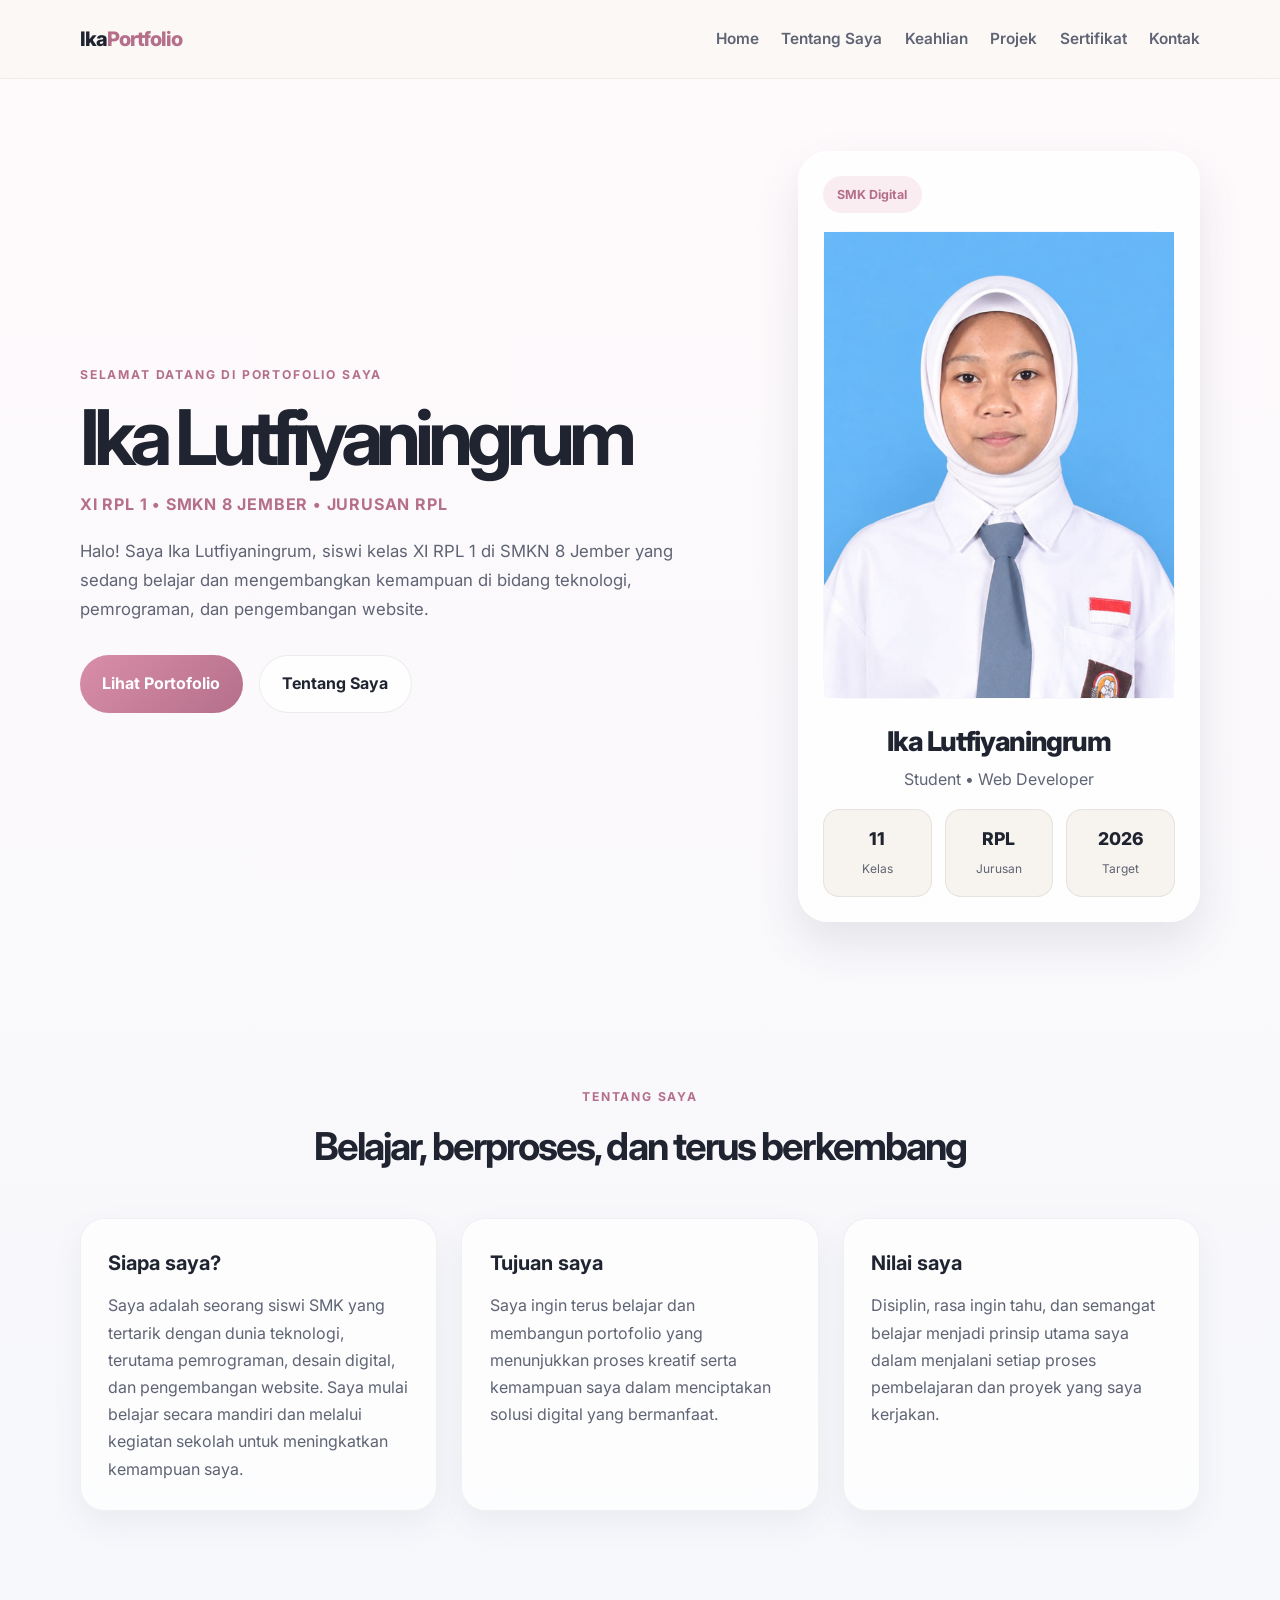
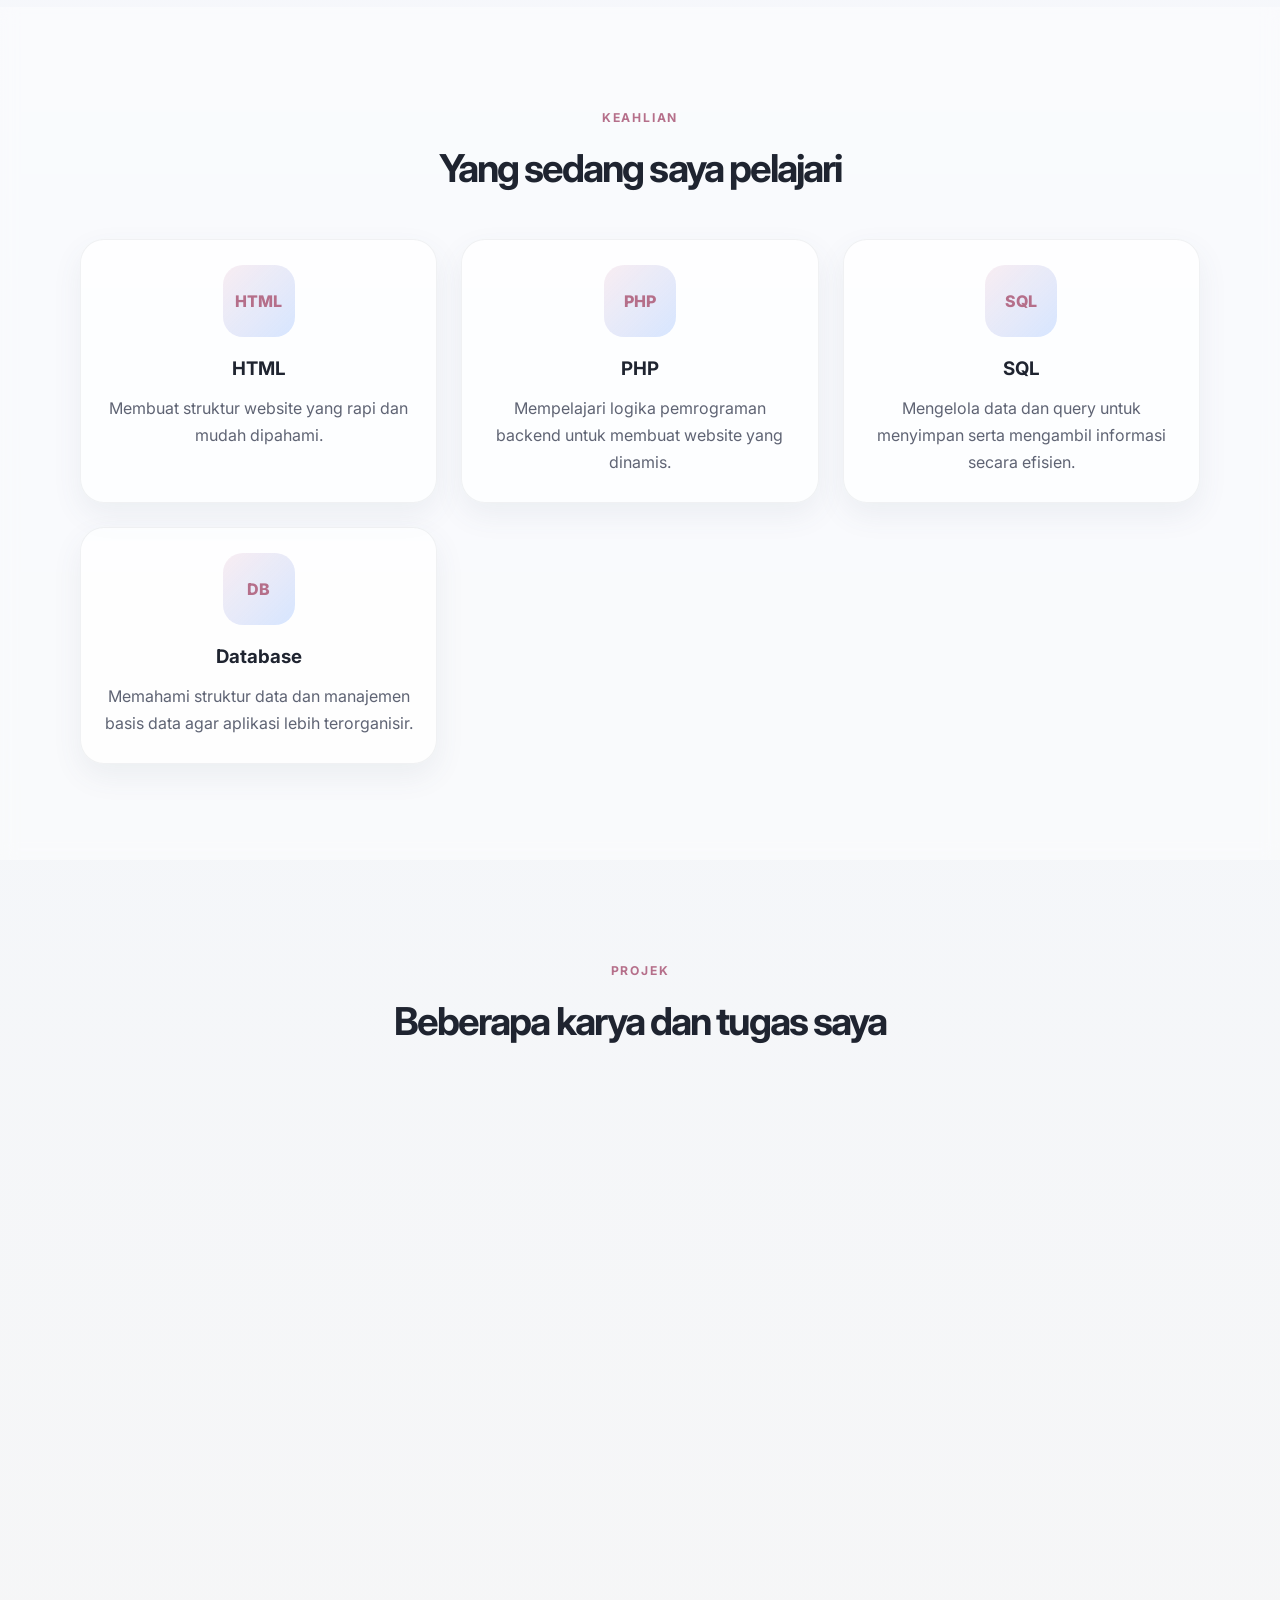
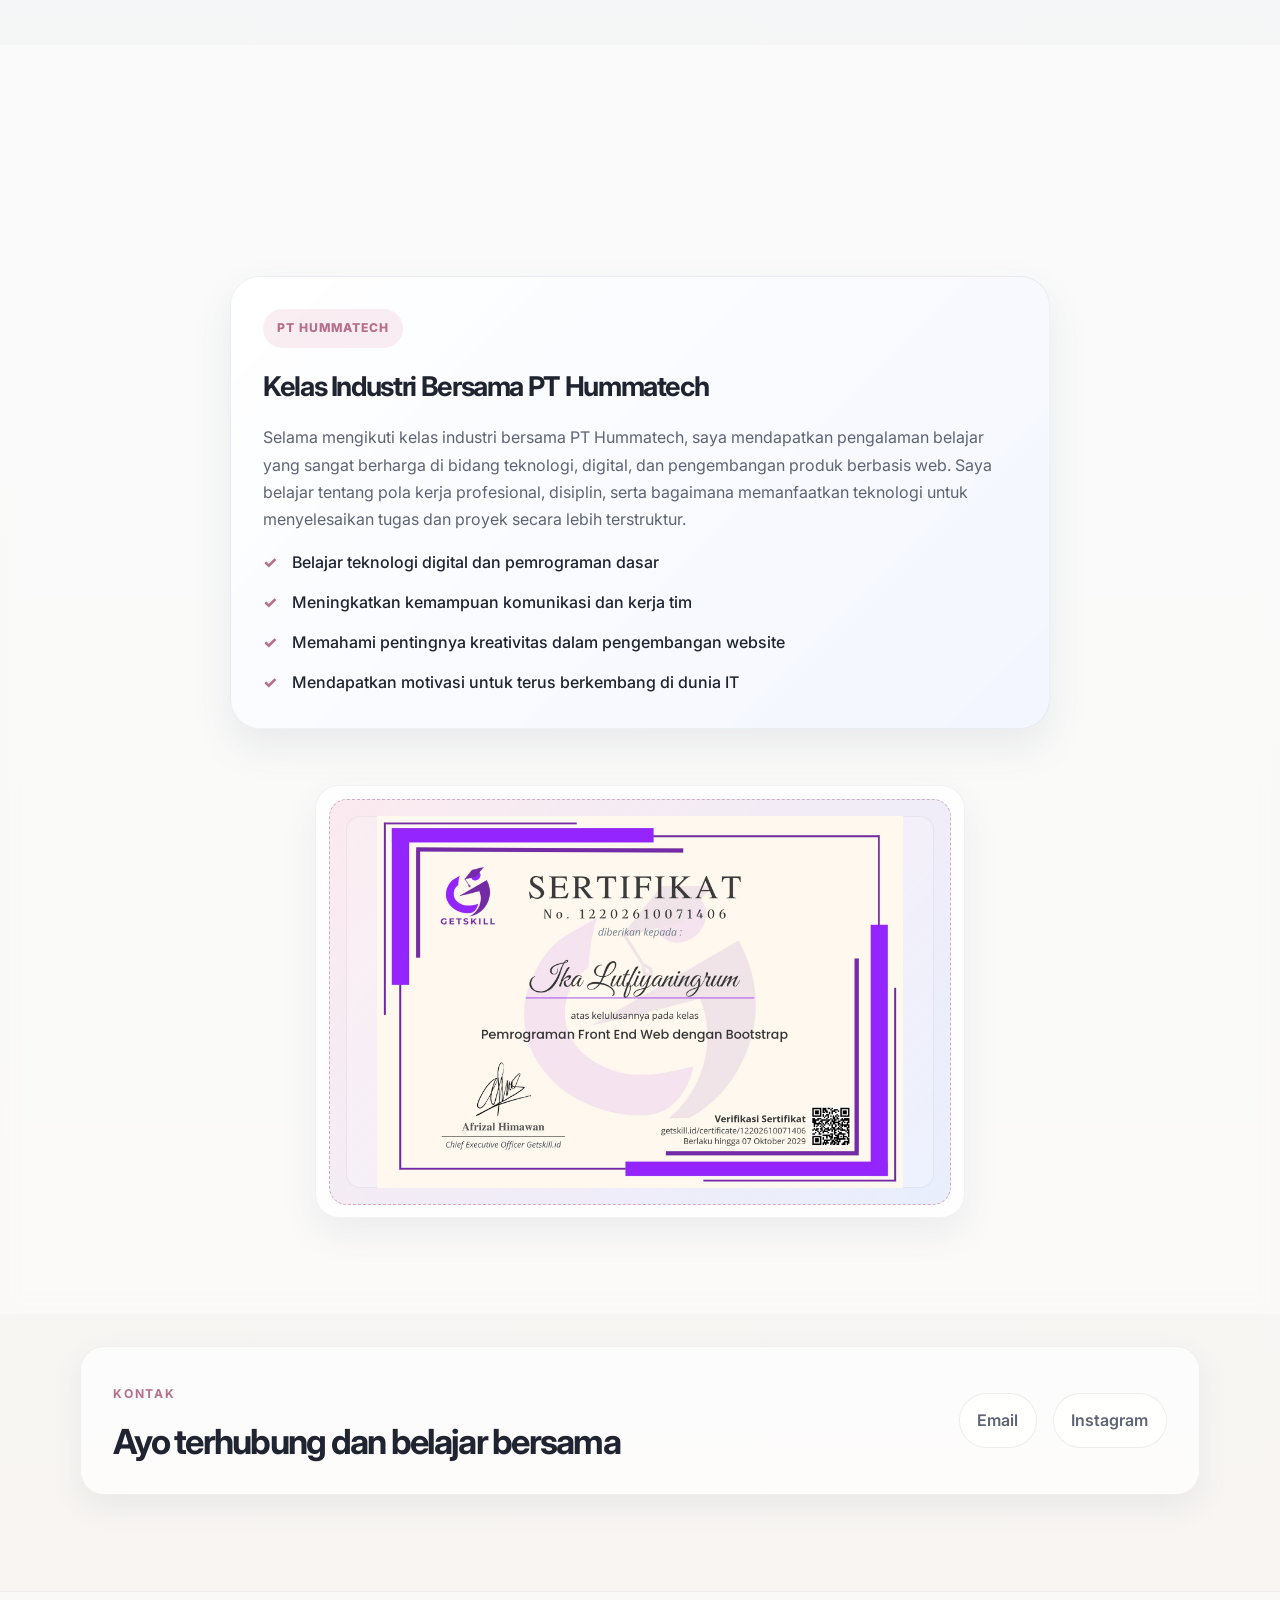
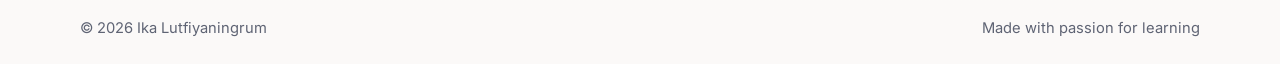
==== index.html @ 76523a4a "Add files via upload" ====
<!DOCTYPE html>
<html lang="id">
  <head>
    <meta charset="UTF-8" />
    <meta name="viewport" content="width=device-width, initial-scale=1.0" />
    <title>Ika Lutfiyaningrum | Portofolio</title>
    <meta
      name="description"
      content="Portofolio pribadi Ika Lutfiyaningrum, siswi kelas XI RPL 1 di SMKN 8 Jember."
    />
    <link rel="preconnect" href="https://fonts.googleapis.com" />
    <link rel="preconnect" href="https://fonts.gstatic.com" crossorigin />
    <link
      href="https://fonts.googleapis.com/css2?family=Inter:wght@400;500;600;700;800;900&family=Playfair+Display:wght@600;700&display=swap"
      rel="stylesheet"
    />
    <link rel="stylesheet" href="styles.css" />
    <style>
      /* Style tambahan untuk tombol lihat foto & modal full screen */
      .btn-lihat-foto {
        display: inline-block;
        margin-top: 10px;
        padding: 6px 12px;
        background-color: #7c3aed;
        color: #fff;
        font-size: 0.85rem;
        font-weight: 500;
        border-radius: 4px;
        text-decoration: none;
        border: none;
        cursor: pointer;
        transition: background 0.2s;
      }
      .btn-lihat-foto:hover {
        background-color: #6d28d9;
      }
      /* Modal Full Screen */
      #imageModal {
        display: none;
        position: fixed;
        z-index: 9999;
        padding-top: 60px;
        left: 0;
        top: 0;
        width: 100%;
        height: 100%;
        overflow: auto;
        background-color: rgba(0,0,0,0.85);
      }
      #modalImage {
        margin: auto;
        display: block;
        max-width: 85%;
        max-height: 80vh;
        border-radius: 8px;
      }
      .modal-close {
        position: absolute;
        top: 25px;
        right: 35px;
        color: #f1f1f1;
        font-size: 40px;
        font-weight: bold;
        cursor: pointer;
      }
      .modal-close:hover {
        color: #bbb;
      }
    </style>
  </head>
  <body>
    <header class="header">
      <nav class="navbar container">
        <div class="brand">Ika<span>Portfolio</span></div>
        <button class="nav-toggle" aria-label="Toggle menu" aria-expanded="false">
          <span></span>
          <span></span>
          <span></span>
        </button>
        <div class="nav-menu">
          <a href="#home">Home</a>
          <a href="#about">Tentang Saya</a>
          <a href="#skills">Keahlian</a>
          <a href="#projects">Projek</a>
          <a href="#certificates">Sertifikat</a>
          <a href="#contact">Kontak</a>
        </div>
      </nav>
    </header>

    <main>
      <section id="home" class="hero">
        <div class="container hero-content">
          <div class="hero-text reveal">
            <p class="eyebrow">Selamat datang di portofolio saya</p>
            <h1>Ika Lutfiyaningrum</h1>
            <p class="subtitle">XI RPL 1 • SMKN 8 Jember • Jurusan RPL</p>
            <p class="description">
              Halo! Saya Ika Lutfiyaningrum, siswi kelas XI RPL 1 di SMKN 8 Jember yang
              sedang belajar dan mengembangkan kemampuan di bidang teknologi, pemrograman,
              dan pengembangan website.
            </p>
            <div class="cta-group">
              <a class="btn btn-primary" href="#projects">Lihat Portofolio</a>
              <a class="btn btn-secondary" href="#about">Tentang Saya</a>
            </div>
          </div>

          <div class="hero-card reveal">
            <div class="profile-card">
              <div class="profile-badge">SMK Digital</div>
              <div class="profile-image">
                <img src="foto-ika.jpeg" alt="Foto Profil" class="profile-pic">
              </div>
              <div class="profile-info">
                <h2>Ika Lutfiyaningrum</h2>
                <p>Student • Web Developer</p>
              </div>
              <div class="mini-stats">
                <div>
                  <strong>11</strong>
                  <span>Kelas</span>
                </div>
                <div>
                  <strong>RPL</strong>
                  <span>Jurusan</span>
                </div>
                <div>
                  <strong>2026</strong>
                  <span>Target</span>
                </div>
              </div>
            </div>
          </div>
        </div>
      </section>

      <section id="about" class="section">
        <div class="container">
          <div class="section-heading reveal">
            <p class="eyebrow accent">Tentang Saya</p>
            <h2>Belajar, berproses, dan terus berkembang</h2>
          </div>

          <div class="about-grid">
            <div class="about-card reveal">
              <h3>Siapa saya?</h3>
              <p>
                Saya adalah seorang siswi SMK yang tertarik dengan dunia teknologi, terutama
                pemrograman, desain digital, dan pengembangan website. Saya mulai belajar
                secara mandiri dan melalui kegiatan sekolah untuk meningkatkan kemampuan saya.
              </p>
            </div>
            <div class="about-card reveal">
              <h3>Tujuan saya</h3>
              <p>
                Saya ingin terus belajar dan membangun portofolio yang menunjukkan proses
                kreatif serta kemampuan saya dalam menciptakan solusi digital yang bermanfaat.
              </p>
            </div>
            <div class="about-card reveal">
              <h3>Nilai saya</h3>
              <p>
                Disiplin, rasa ingin tahu, dan semangat belajar menjadi prinsip utama saya
                dalam menjalani setiap proses pembelajaran dan proyek yang saya kerjakan.
              </p>
            </div>
          </div>
        </div>
      </section>

      <section id="skills" class="section alt-section">
        <div class="container">
          <div class="section-heading reveal">
            <p class="eyebrow accent">Keahlian</p>
            <h2>Yang sedang saya pelajari</h2>
          </div>

          <div class="skills-grid">
            <div class="skill-card reveal">
              <div class="icon">HTML</div>
              <h3>HTML</h3>
              <p>Membuat struktur website yang rapi dan mudah dipahami.</p>
            </div>
            <div class="skill-card reveal">
              <div class="icon">PHP</div>
              <h3>PHP</h3>
              <p>Mempelajari logika pemrograman backend untuk membuat website yang dinamis.</p>
            </div>
            <div class="skill-card reveal">
              <div class="icon">SQL</div>
              <h3>SQL</h3>
              <p>Mengelola data dan query untuk menyimpan serta mengambil informasi secara efisien.</p>
            </div>
            <div class="skill-card reveal">
              <div class="icon">DB</div>
              <h3>Database</h3>
              <p>Memahami struktur data dan manajemen basis data agar aplikasi lebih terorganisir.</p>
            </div>
          </div>
        </div>
      </section>

      <section id="projects" class="section">
        <div class="container">
          <div class="section-heading reveal">
            <p class="eyebrow accent">Projek</p>
            <h2>Beberapa karya dan tugas saya</h2>
          </div>

          <div class="project-grid">
            <!-- Projek 1 -->
            <article class="project-card reveal">
              <div class="project-visual" style="background-image: url('landpage.png'); background-size: cover; background-position: center;"></div>
              <div class="project-content">
                <span>Technova</span>
                <h3>Landing Page Sederhana</h3>
                <p>Desain landing page yang modern untuk profil sekolah dan organisasi.</p>
                <button class="btn-lihat-foto" onclick="openModal('landpage.png')">Lihat Foto</button>
              </div>
            </article>

            <!-- Projek 2 -->
            <article class="project-card reveal">
              <div class="project-visual" style="background-image: url('inertia.png'); background-size: cover; background-position: center;"></div>
              <div class="project-content">
                <span>Inertia.JS</span>
                <h3>Laravel Inertia</h3>
                <p>Pengembangan aplikasi web dengan Laravel dan Inertia.JS untuk menciptakan pengalaman pengguna yang lebih baik.</p>
                <button class="btn-lihat-foto" onclick="openModal('inertia.png')">Lihat Foto</button>
              </div>
            </article>

            <!-- Projek 3 -->
            <article class="project-card reveal">
              <div class="project-visual" style="background-image: url('toko.png'); background-size: cover; background-position: center;"></div>
              <div class="project-content">
                <span>Smartoko</span>
                <h3>Website Toko</h3>
                <p>Membuat web Smartoko yang responsif dan user-friendly.</p>
                <button class="btn-lihat-foto" onclick="openModal('toko.png')">Lihat Foto</button>
              </div>
            </article>
          </div>
        </div>
      </section>

      <section id="certificates" class="section alt-section">
        <div class="container">
          <div class="section-heading reveal">
            <p class="eyebrow accent">Sertifikat</p>
            <h2>Pengalaman belajar kelas industri</h2>
          </div>

          <div class="certificate-wrapper reveal">
            <div class="certificate-card">
              <div class="certificate-badge">PT Hummatech</div>
              <h3>Kelas Industri Bersama PT Hummatech</h3>
              <p>
                Selama mengikuti kelas industri bersama PT Hummatech, saya mendapatkan
                pengalaman belajar yang sangat berharga di bidang teknologi, digital, dan
                pengembangan produk berbasis web. Saya belajar tentang pola kerja profesional,
                disiplin, serta bagaimana memanfaatkan teknologi untuk menyelesaikan tugas dan
                proyek secara lebih terstruktur.
              </p>
              <ul>
                <li>Belajar teknologi digital dan pemrograman dasar</li>
                <li>Meningkatkan kemampuan komunikasi dan kerja tim</li>
                <li>Memahami pentingnya kreativitas dalam pengembangan website</li>
                <li>Mendapatkan motivasi untuk terus berkembang di dunia IT</li>
              </ul>
            </div>
          </div>

          <!-- Bagian Foto Sertifikat (Landscape & Center) -->
          <div style="text-align: center; width: 100%; margin-top: 40px;">
            <div class="certificate-gallery reveal" style="display: inline-block;">
              <div class="certificate-photo-card" style="width: 650px; max-width: 100%; height: auto; margin: 0 auto;">
                <div class="certificate-photo photo-one" style="width: 100%; height: 100%;">
                  <img src="sertifikat.png" alt="Sertifikat PT Hummatech" style="width: 100%; height: auto; border-radius: 8px; display: block;">
                </div>
              </div>
            </div>
          </div>
        </div>
      </section>

      <section id="contact" class="section contact-section">
        <div class="container contact-box reveal">
          <div>
            <p class="eyebrow accent">Kontak</p>
            <h2>Ayo terhubung dan belajar bersama</h2>
          </div>
          <div class="contact-list">
            <a href="mailto:lutfiyaikaningrum@email.com">Email</a>
            <a href="https://www.instagram.com/ngrmikalutfiya?stkn=MXhneGJvOXg2bXRlcA==" target="_blank" rel="noreferrer">Instagram</a>
          </div>
        </div>
      </section>
    </main>

    <!-- Modal Popup Full Screen -->
    <div id="imageModal" onclick="closeModal()">
      <span class="modal-close">&times;</span>
      <img id="modalImage" />
    </div>

    <footer class="footer">
      <div class="container footer-content">
        <p>© 2026 Ika Lutfiyaningrum</p>
        <p>Made with passion for learning</p>
      </div>
    </footer>

    <script src="script.js"></script>
    <script>
      // Fungsi JavaScript untuk Modal Full Screen
      function openModal(imgSrc) {
        const modal = document.getElementById("imageModal");
        const modalImg = document.getElementById("modalImage");
        modal.style.display = "block";
        modalImg.src = imgSrc;
      }

      function closeModal() {
        const modal = document.getElementById("imageModal");
        modal.style.display = "none";
      }
    </script>
  </body>
</html>
---- styles.css ----
:root {
  --bg: #f9f7f4;
  --panel: rgba(255, 255, 255, 0.72);
  --panel-strong: #ffffff;
  --text: #1f2430;
  --muted: #5f6474;
  --primary: #d98ea8;
  --primary-deep: #b56f8a;
  --secondary: #cfe1ff;
  --accent: #dfe9da;
  --line: rgba(31, 36, 48, 0.08);
  --shadow: 0 20px 45px rgba(62, 74, 97, 0.12);
  --radius: 24px;
}

* {
  margin: 0;
  padding: 0;
  box-sizing: border-box;
}

html {
  scroll-behavior: smooth;
}

body {
  font-family: "Inter", sans-serif;
  background: linear-gradient(180deg, #fffafc 0%, #f4f7fb 40%, #f8f5f2 100%);
  color: var(--text);
  line-height: 1.7;
}

a {
  text-decoration: none;
  color: inherit;
}

img {
  max-width: 100%;
  display: block;
}

.container {
  width: min(1120px, calc(100% - 2rem));
  margin: 0 auto;
}

.section {
  padding: 6rem 0;
}

.alt-section {
  background: rgba(255, 255, 255, 0.42);
  backdrop-filter: blur(8px);
}

.eyebrow {
  display: inline-block;
  font-size: 0.76rem;
  letter-spacing: 0.15em;
  text-transform: uppercase;
  color: var(--primary-deep);
  font-weight: 700;
  margin-bottom: 1rem;
}

.accent {
  color: var(--primary-deep);
}

.section-heading {
  text-align: center;
  margin-bottom: 3rem;
}

.section-heading h2 {
  font-size: clamp(2rem, 3vw, 3rem);
  line-height: 1.2;
  letter-spacing: -0.05em;
}

.header {
  position: sticky;
  top: 0;
  z-index: 1000;
  backdrop-filter: blur(18px);
  background: rgba(249, 247, 244, 0.7);
  border-bottom: 1px solid rgba(31, 36, 48, 0.05);
}

.navbar {
  display: flex;
  align-items: center;
  justify-content: space-between;
  min-height: 78px;
}

.brand {
  font-size: 1.25rem;
  font-weight: 800;
  letter-spacing: -0.05em;
  color: var(--text);
}

.brand span {
  color: var(--primary-deep);
}

.nav-menu {
  display: flex;
  align-items: center;
  gap: 1.4rem;
}

.nav-menu a {
  position: relative;
  font-size: 0.96rem;
  color: var(--muted);
  font-weight: 600;
  transition: color 0.25s ease;
}

.nav-menu a::after {
  content: "";
  position: absolute;
  left: 0;
  bottom: -0.45rem;
  width: 100%;
  height: 2px;
  background: linear-gradient(90deg, var(--primary), transparent);
  transform: scaleX(0);
  transform-origin: left;
  transition: transform 0.25s ease;
}

.nav-menu a:hover {
  color: var(--text);
}

.nav-menu a:hover::after {
  transform: scaleX(1);
}

.nav-toggle {
  display: none;
  width: 46px;
  height: 46px;
  border: 1px solid var(--line);
  border-radius: 12px;
  background: rgba(255, 255, 255, 0.8);
  cursor: pointer;
}

.nav-toggle span {
  display: block;
  width: 22px;
  height: 2px;
  background: var(--text);
  margin: 5px auto;
  border-radius: 999px;
  transition: transform 0.25s ease, opacity 0.25s ease;
}

.hero {
  padding: 4.5rem 0 4rem;
}

.hero-content {
  display: grid;
  grid-template-columns: 1.25fr 0.75fr;
  align-items: center;
  gap: 3rem;
}

.hero-text h1 {
  font-size: clamp(2.8rem, 6vw, 5.5rem);
  line-height: 0.96;
  letter-spacing: -0.08em;
  margin-bottom: 1rem;
  color: var(--text);
  text-wrap: balance;
}

.subtitle {
  font-size: 1rem;
  color: var(--primary-deep);
  font-weight: 700;
  letter-spacing: 0.05em;
  text-transform: uppercase;
  margin-bottom: 1.2rem;
}

.description {
  max-width: 620px;
  font-size: 1.05rem;
  color: var(--muted);
  margin-bottom: 2rem;
}

.cta-group {
  display: flex;
  flex-wrap: wrap;
  gap: 1rem;
}

.btn {
  display: inline-flex;
  align-items: center;
  justify-content: center;
  min-height: 52px;
  padding: 0.9rem 1.4rem;
  border-radius: 999px;
  font-weight: 700;
  transition: transform 0.25s ease, box-shadow 0.25s ease, background 0.25s ease;
}

.btn:hover {
  transform: translateY(-2px) scale(1.01);
  box-shadow: 0 18px 28px rgba(195, 121, 149, 0.2);
}

.btn-primary {
  background: linear-gradient(135deg, var(--primary), var(--primary-deep));
  color: #fff;
}

.btn-secondary {
  background: rgba(255, 255, 255, 0.75);
  color: var(--text);
  border: 1px solid var(--line);
}

.hero-card {
  display: flex;
  justify-content: center;
}

.profile-card {
  width: min(100%, 410px);
  background: rgba(255, 255, 255, 0.72);
  border: 1px solid rgba(255, 255, 255, 0.9);
  border-radius: 30px;
  padding: 1.5rem;
  box-shadow: var(--shadow);
}

.profile-badge {
  width: max-content;
  background: rgba(217, 142, 168, 0.15);
  color: var(--primary-deep);
  border-radius: 999px;
  padding: 0.5rem 0.9rem;
  font-size: 0.78rem;
  font-weight: 700;
  margin-bottom: 1.1rem;
}

.profile-image {
  display: grid;
  place-items: center;
  width: 100%;
  aspect-ratio: 1 / 1.05;
  border-radius: 22px;
  background: linear-gradient(135deg, rgba(223, 233, 218, 1), rgba(207, 225, 255, 1));
  margin-bottom: 1.25rem;
  border: 1px solid rgba(255, 255, 255, 0.75);
}

.image-placeholder {
  width: 148px;
  height: 148px;
  display: grid;
  place-items: center;
  border-radius: 50%;
  background: rgba(255, 255, 255, 0.7);
  color: var(--primary-deep);
  font-family: "Playfair Display", serif;
  font-size: 4rem;
  font-weight: 700;
  box-shadow: inset 0 2px 10px rgba(255, 255, 255, 0.8);
}

.profile-info {
  text-align: center;
  margin-bottom: 1rem;
}

.profile-info h2 {
  font-size: 1.7rem;
  font-weight: 800;
  letter-spacing: -0.05em;
}

.profile-info p {
  color: var(--muted);
}

.mini-stats {
  display: grid;
  grid-template-columns: repeat(3, 1fr);
  gap: 0.8rem;
}

.mini-stats div {
  background: rgba(245, 241, 234, 0.8);
  border: 1px solid var(--line);
  border-radius: 16px;
  padding: 0.9rem 0.75rem;
  text-align: center;
}

.mini-stats strong {
  display: block;
  font-size: 1.1rem;
  font-weight: 800;
}

.mini-stats span {
  font-size: 0.75rem;
  color: var(--muted);
}

.about-grid,
.skills-grid,
.project-grid {
  display: grid;
  grid-template-columns: repeat(3, minmax(0, 1fr));
  gap: 1.5rem;
}

.certificate-wrapper {
  display: flex;
  justify-content: center;
  align-items: center;
  flex-direction: column;
  gap: 1rem;
  margin-bottom: 2rem;
}

.certificate-card {
  width: min(100%, 820px);
  padding: 2rem;
  background: linear-gradient(135deg, rgba(255, 255, 255, 0.88), rgba(242, 245, 255, 0.9));
  border: 1px solid rgba(31, 36, 48, 0.06);
  border-radius: 30px;
  box-shadow: 0 18px 38px rgba(81, 94, 121, 0.1);
}

.certificate-gallery {
  display: grid;
  grid-template-columns: repeat(2, minmax(0, 1fr));
  gap: 1.5rem;
  margin-top: 1rem;
}

.certificate-photo-card {
  background: rgba(255, 255, 255, 0.78);
  border: 1px solid rgba(31, 36, 48, 0.06);
  border-radius: 24px;
  padding: 0.8rem;
  box-shadow: 0 16px 36px rgba(81, 94, 121, 0.08);
}

.certificate-photo {
  position: relative;
  display: grid;
  place-items: center;
  min-height: 280px;
  border-radius: 18px;
  border: 1px dashed rgba(181, 111, 138, 0.5);
  background: linear-gradient(135deg, rgba(247, 214, 224, 0.35), rgba(223, 231, 253, 0.5));
  overflow: hidden;
}

.certificate-photo::before {
  content: "";
  position: absolute;
  inset: 16px;
  border-radius: 14px;
  border: 1px solid rgba(31, 36, 48, 0.06);
  background: rgba(255, 255, 255, 0.18);
}

.certificate-photo span {
  position: relative;
  z-index: 1;
  font-size: 1rem;
  font-weight: 700;
  letter-spacing: 0.06em;
  text-transform: uppercase;
  color: var(--primary-deep);
}

.certificate-photo img,
.certificate-photo .certificate-img {
  position: relative;
  z-index: 1;
  max-width: 92%;
  max-height: calc(100% - 32px);
  object-fit: contain;
  border-radius: 12px;
  display: block;
}

.certificate-placeholder {
  position: relative;
  z-index: 1;
  width: 92%;
  height: calc(100% - 32px);
  display: flex;
  align-items: center;
  justify-content: center;
  border-radius: 12px;
  background: rgba(255,255,255,0.9);
  padding: 1rem;
  box-shadow: inset 0 2px 12px rgba(0,0,0,0.03);
  text-align: center;
  color: var(--primary-deep);
  font-weight: 800;
}

.photo-one {
  background: linear-gradient(135deg, rgba(247, 214, 224, 0.5), rgba(223, 231, 253, 0.7));
}

.photo-two {
  background: linear-gradient(135deg, rgba(207, 231, 220, 0.6), rgba(255, 245, 214, 0.7));
}

.certificate-badge {
  display: inline-block;
  padding: 0.55rem 0.9rem;
  border-radius: 999px;
  background: rgba(217, 142, 168, 0.15);
  color: var(--primary-deep);
  font-size: 0.76rem;
  font-weight: 800;
  letter-spacing: 0.08em;
  text-transform: uppercase;
  margin-bottom: 1rem;
}

.certificate-card h3 {
  font-size: clamp(1.7rem, 2vw, 2.3rem);
  letter-spacing: -0.05em;
  margin-bottom: 0.9rem;
}

.certificate-card p {
  color: var(--muted);
  margin-bottom: 1rem;
}

.certificate-card ul {
  list-style: none;
  display: grid;
  gap: 0.8rem;
  color: var(--text);
  font-weight: 500;
}

.certificate-card li {
  position: relative;
  padding-left: 1.8rem;
}

.certificate-card li::before {
  content: "✓";
  position: absolute;
  left: 0;
  top: 0;
  color: var(--primary-deep);
  font-weight: 800;
}

.about-card,
.skill-card,
.project-card,
.design-box,
.contact-box {
  background: rgba(255, 255, 255, 0.7);
  border: 1px solid rgba(31, 36, 48, 0.06);
  border-radius: var(--radius);
  box-shadow: 0 12px 30px rgba(81, 94, 121, 0.08);
}

.about-card {
  padding: 1.7rem;
}

.about-card h3 {
  margin-bottom: 0.8rem;
  font-size: 1.25rem;
}

.about-card p {
  color: var(--muted);
}

.skill-card {
  padding: 1.6rem 1.2rem;
  text-align: center;
  transition: transform 0.25s ease, box-shadow 0.25s ease;
}

.skill-card:hover,
.project-card:hover {
  transform: translateY(-6px);
  box-shadow: 0 18px 40px rgba(81, 94, 121, 0.12);
}

.icon {
  display: inline-grid;
  place-items: center;
  width: 72px;
  height: 72px;
  border-radius: 20px;
  background: linear-gradient(135deg, rgba(217, 142, 168, 0.15), rgba(207, 225, 255, 0.85));
  font-weight: 800;
  color: var(--primary-deep);
  margin-bottom: 1rem;
}

.skill-card h3 {
  margin-bottom: 0.6rem;
}

.skill-card p {
  color: var(--muted);
}

.project-card {
  overflow: hidden;
  transition: transform 0.25s ease, box-shadow 0.25s ease;
}

.project-visual {
  height: 220px;
  background-size: cover;
  background-position: center;
}

.project-one {
  background: linear-gradient(135deg, #f4d9e5, #dfe8ff);
}

.project-two {
  background: linear-gradient(135deg, #dfeadf, #dfe9ff);
}

.project-three {
  background: linear-gradient(135deg, #f9eed9, #f6dfe9);
}

.project-content {
  padding: 1.3rem 1.2rem 1.5rem;
}

.project-content span {
  display: inline-block;
  margin-bottom: 0.4rem;
  font-size: 0.72rem;
  letter-spacing: 0.1em;
  text-transform: uppercase;
  color: var(--primary-deep);
  font-weight: 700;
}

.project-content h3 {
  margin-bottom: 0.5rem;
}

.project-content p {
  color: var(--muted);
}

.design-layout {
  display: grid;
  grid-template-columns: 1.15fr 0.85fr;
  align-items: center;
  gap: 2rem;
}

.design-text h2 {
  font-size: clamp(2rem, 3vw, 3rem);
  line-height: 1.2;
  letter-spacing: -0.06em;
  margin-bottom: 1rem;
}

.design-text p {
  color: var(--muted);
  max-width: 580px;
}

.design-box {
  padding: 1.5rem;
}

.color-palette {
  display: flex;
  gap: 1rem;
  margin-bottom: 1rem;
}

.color-palette span {
  display: block;
  width: 64px;
  height: 64px;
  border-radius: 18px;
  background: var(--color);
  box-shadow: inset 0 0 0 1px rgba(31, 36, 48, 0.04);
}

.design-note {
  background: rgba(247, 246, 244, 0.8);
  border: 1px solid var(--line);
  border-radius: 16px;
  padding: 1rem 1.1rem;
}

.design-note strong {
  display: block;
  margin-bottom: 0.3rem;
}

.design-note p {
  color: var(--muted);
}

.contact-section {
  padding-top: 2rem;
}

.contact-box {
  padding: 2rem;
  display: flex;
  justify-content: space-between;
  align-items: center;
  gap: 2rem;
}

.contact-box h2 {
  font-size: clamp(1.8rem, 2.7vw, 2.6rem);
  line-height: 1.2;
  letter-spacing: -0.05em;
}

.contact-list {
  display: flex;
  flex-wrap: wrap;
  gap: 1rem;
  justify-content: flex-end;
}

.contact-list a {
  background: rgba(255, 255, 255, 0.75);
  border: 1px solid var(--line);
  border-radius: 999px;
  padding: 0.8rem 1.1rem;
  color: var(--muted);
  font-weight: 600;
  transition: transform 0.25s ease, color 0.25s ease;
}

.contact-list a:hover {
  transform: translateY(-2px);
  color: var(--text);
}

.footer {
  border-top: 1px solid rgba(31, 36, 48, 0.06);
  background: rgba(255, 255, 255, 0.4);
}

.footer-content {
  display: flex;
  justify-content: space-between;
  gap: 1rem;
  min-height: 72px;
  align-items: center;
  color: var(--muted);
  font-size: 0.92rem;
}

.reveal {
  opacity: 0;
  transform: translateY(20px);
  transition: transform 0.7s ease, opacity 0.7s ease;
}

.reveal.visible {
  opacity: 1;
  transform: translateY(0);
}

@media (max-width: 900px) {
  .hero-content,
  .design-layout,
  .contact-box,
  .about-grid,
  .skills-grid,
  .project-grid {
    grid-template-columns: 1fr;
  }

  .hero-content,
  .design-layout,
  .contact-box {
    display: grid;
  }

  .contact-box {
    justify-items: start;
  }

  .contact-list {
    justify-content: flex-start;
  }
}

@media (max-width: 768px) {
  .nav-toggle {
    display: block;
  }

  .nav-menu {
    position: absolute;
    top: 78px;
    left: 1rem;
    right: 1rem;
    display: none;
    flex-direction: column;
    align-items: flex-start;
    background: rgba(255, 255, 255, 0.92);
    border: 1px solid var(--line);
    border-radius: 18px;
    padding: 1rem;
    box-shadow: var(--shadow);
  }

  .nav-menu.is-open {
    display: flex;
  }

  .hero {
    padding-top: 3rem;
  }

  .section {
    padding: 4.5rem 0;
  }

  .hero-text h1 {
    font-size: clamp(2.5rem, 15vw, 4rem);
  }

  .footer-content {
    flex-direction: column;
    justify-content: center;
    text-align: center;
    padding: 1rem 0;
  }
}

@media (max-width: 480px) {
  .cta-group {
    flex-direction: column;
    align-items: stretch;
  }

  .btn {
    width: 100%;
  }

  .profile-card {
    padding: 1rem;
  }

  .image-placeholder {
    width: 110px;
    height: 110px;
    font-size: 3rem;
  }
}
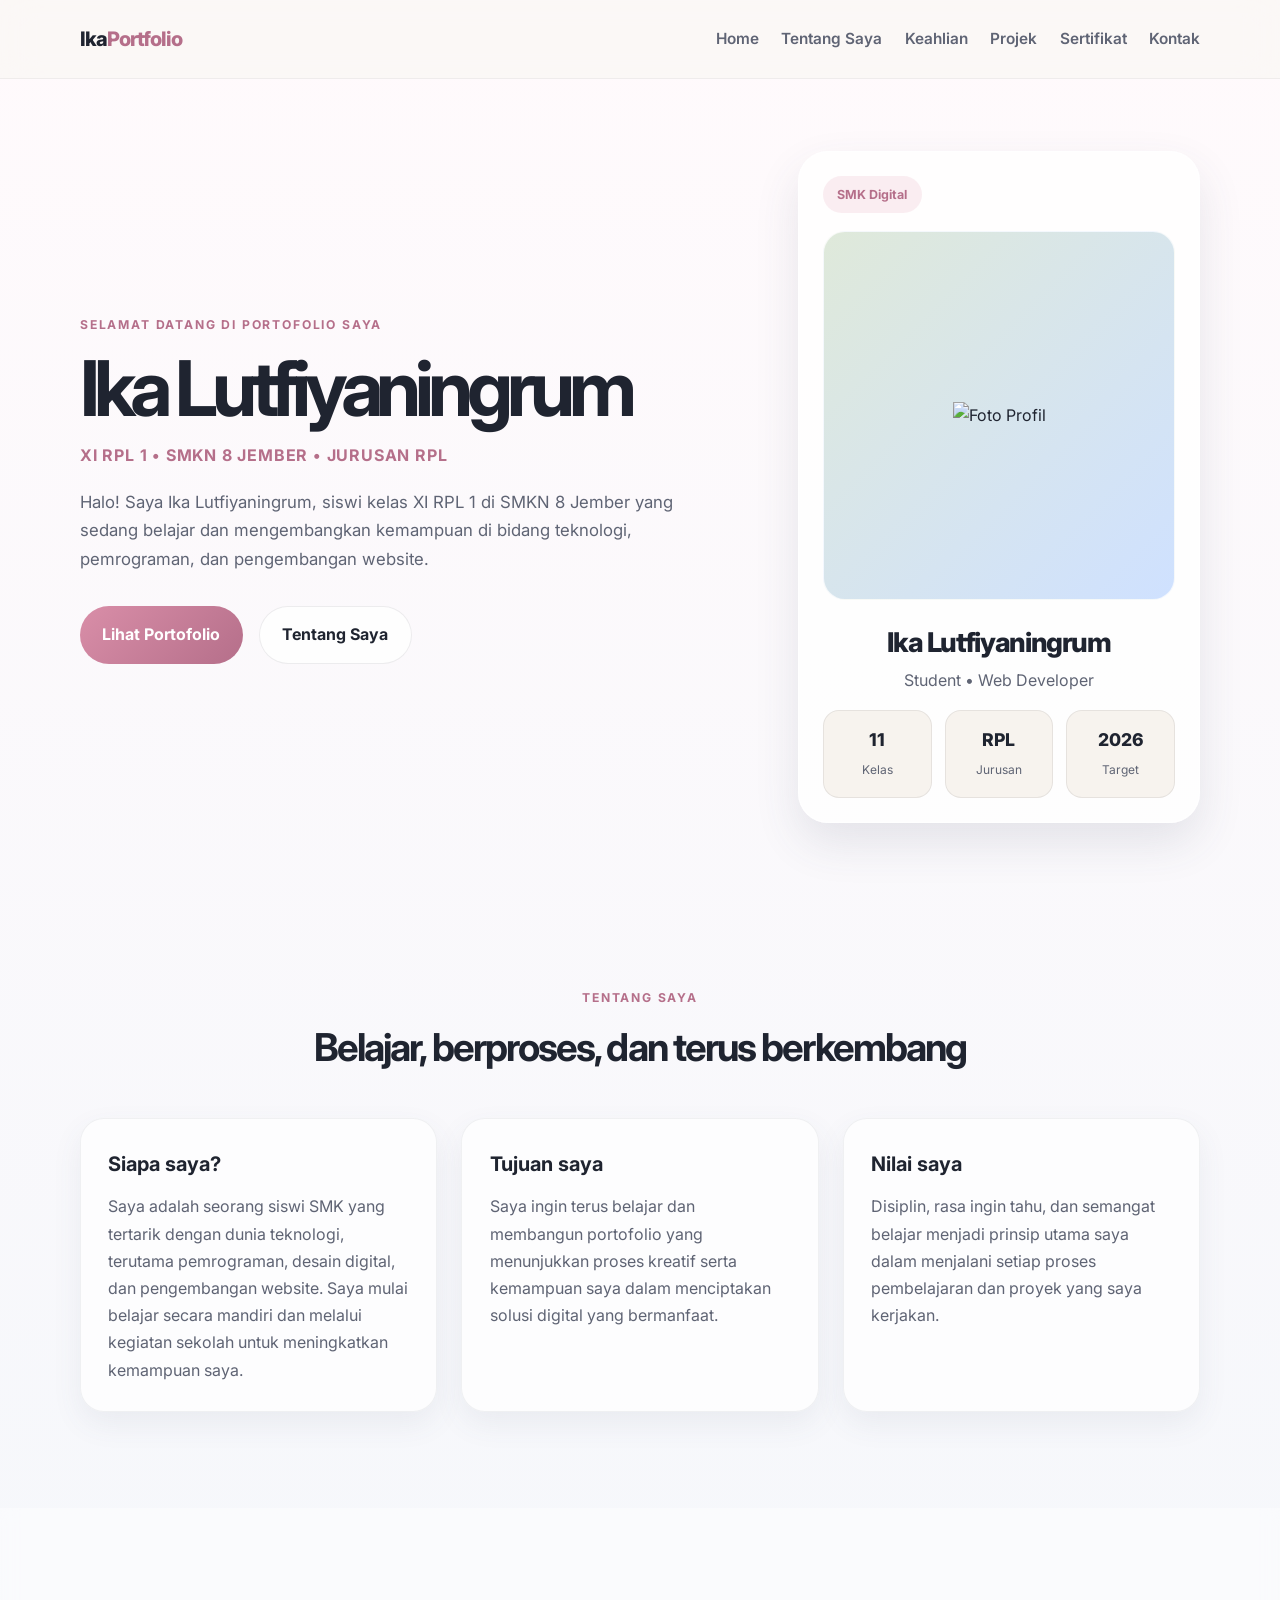
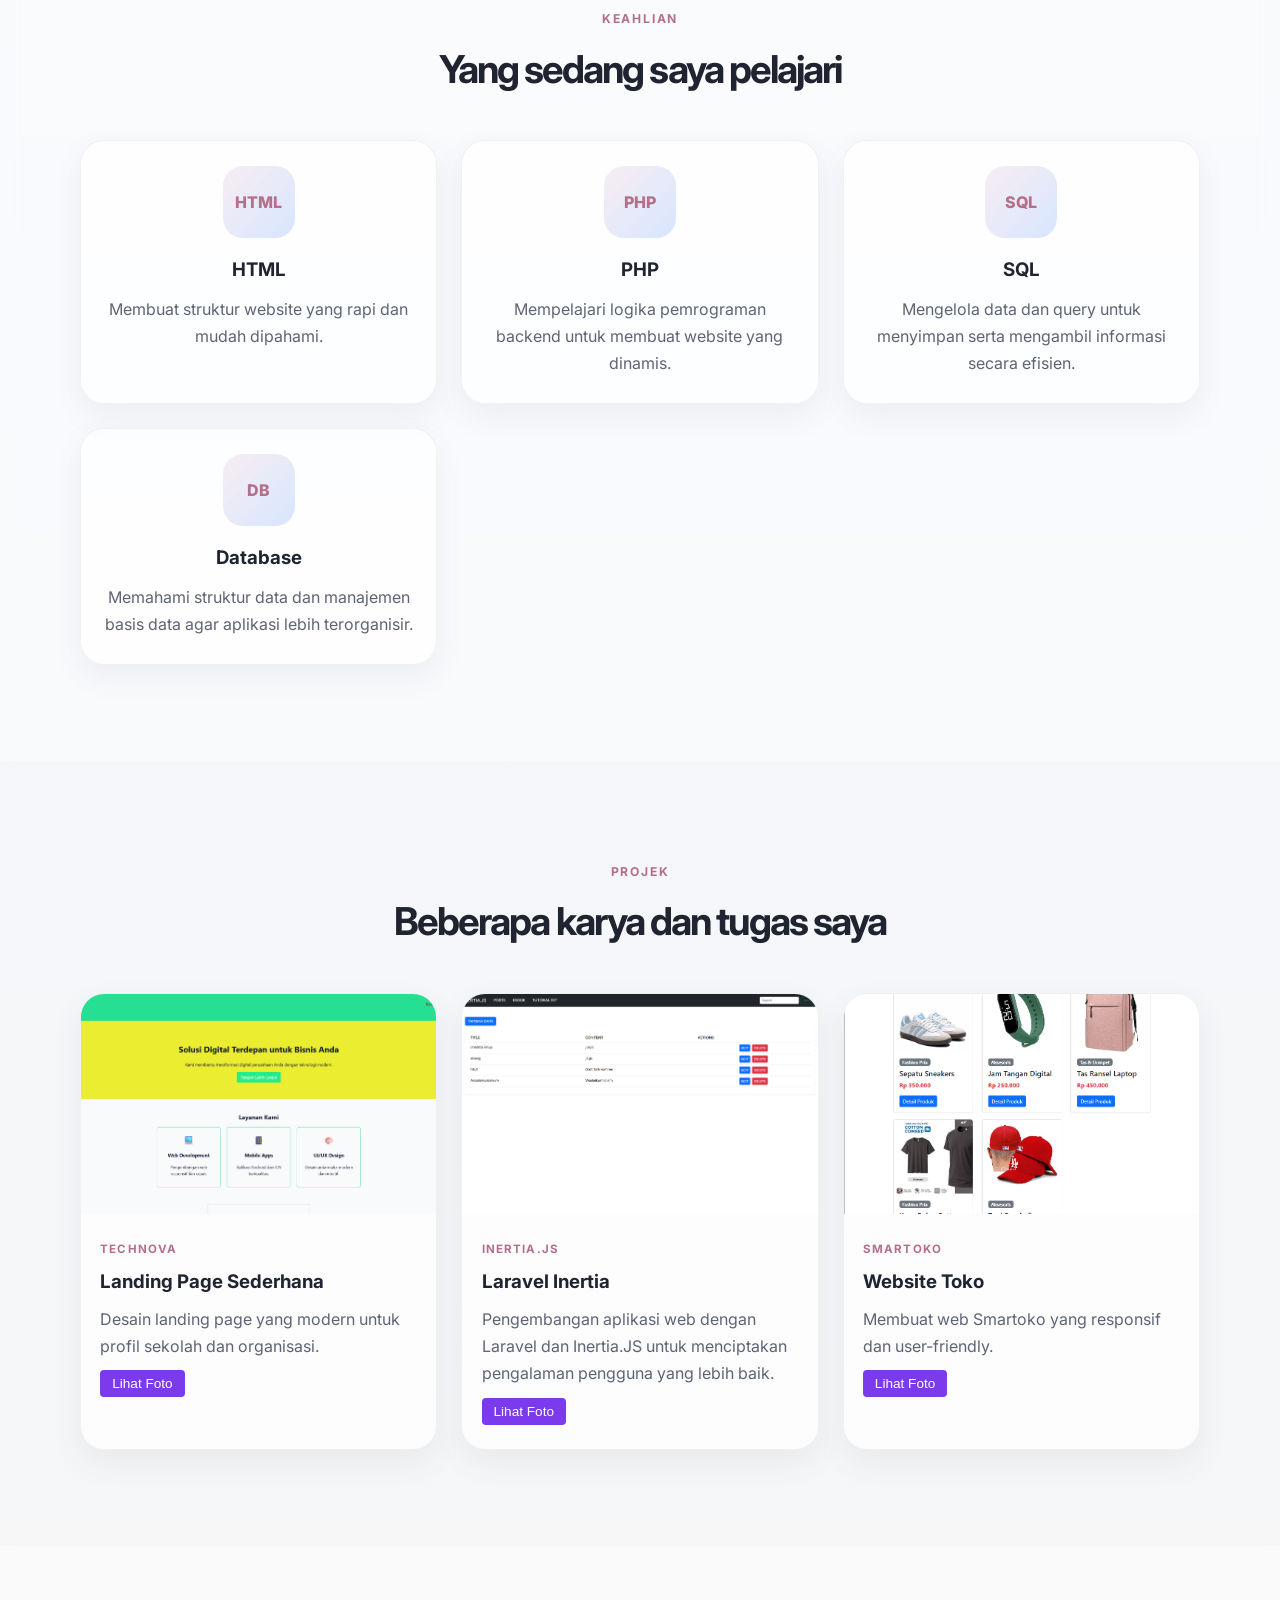
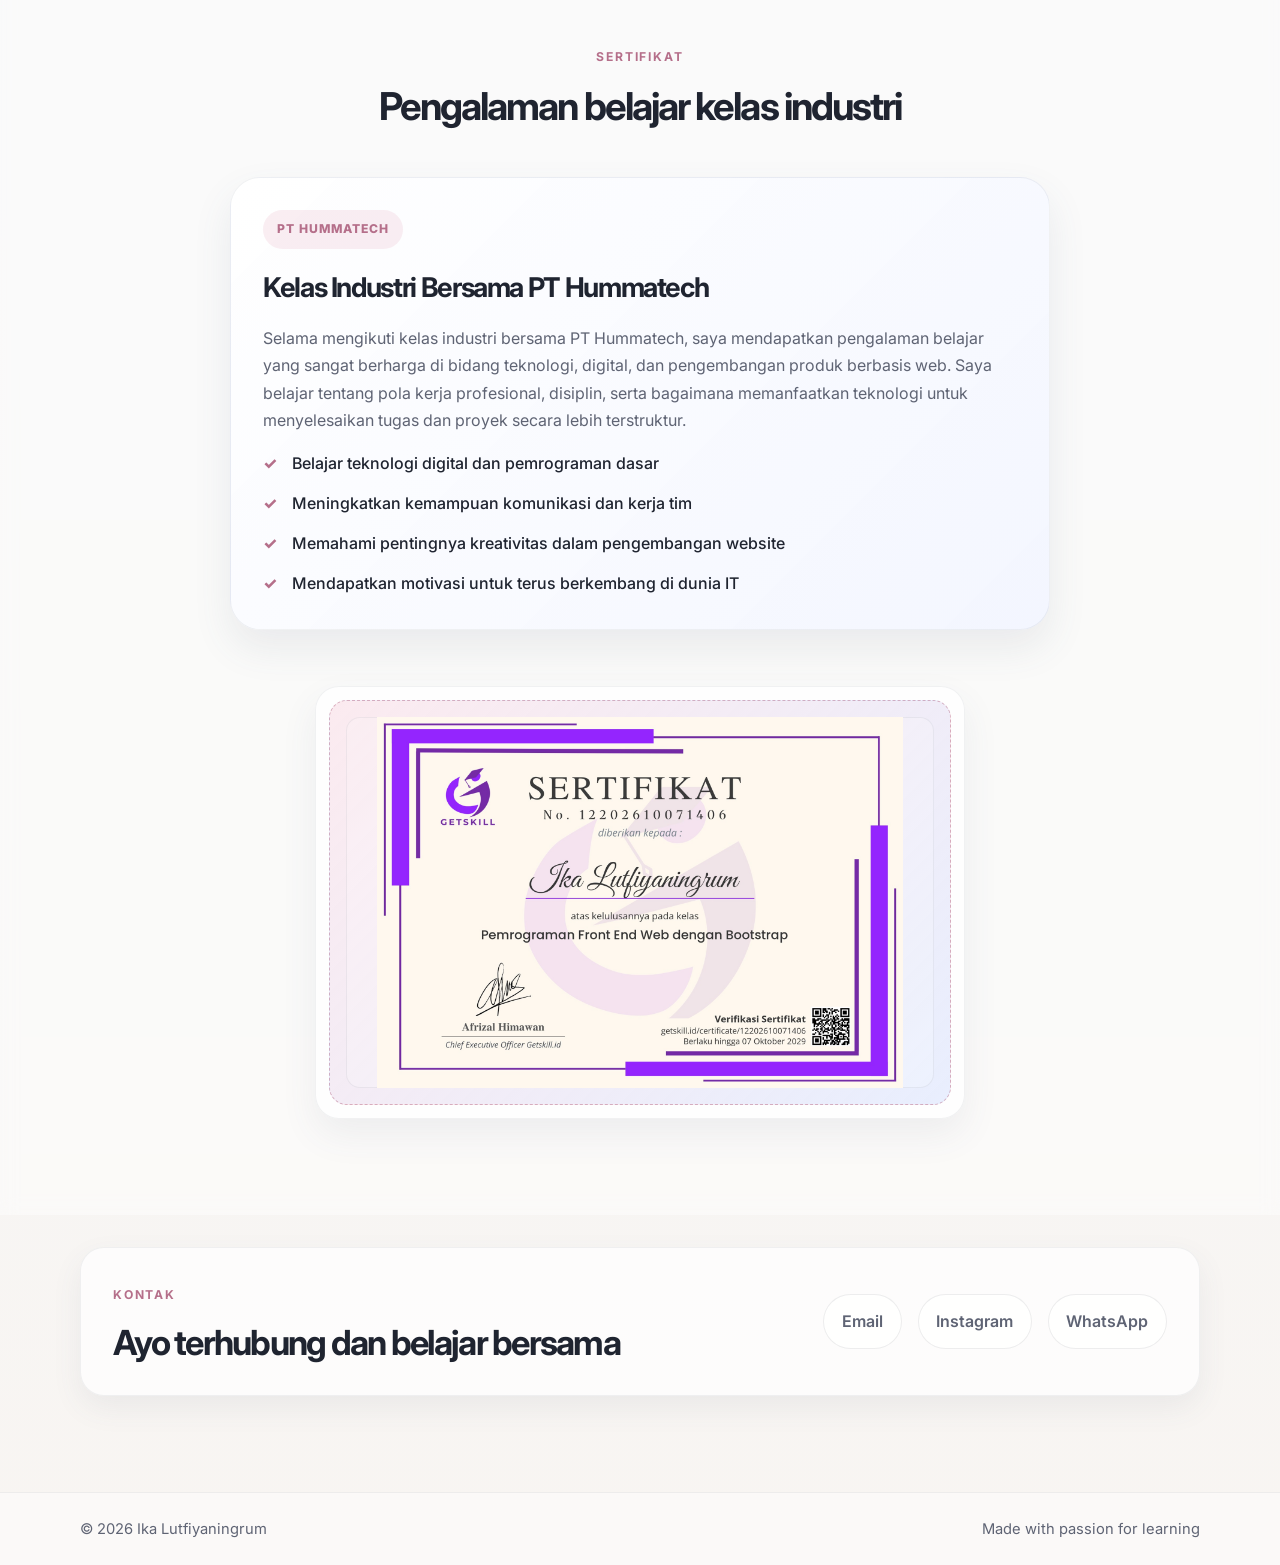
==== commit 9ef76884: "Add files via upload" ====
--- a/index.html
+++ b/index.html
@@ -110,7 +110,7 @@
             <div class="profile-card">
               <div class="profile-badge">SMK Digital</div>
               <div class="profile-image">
-                <img src="foto-ika.jpeg" alt="Foto Profil" class="profile-pic">
+                <img src="foto-ika.png" alt="Foto Profil" class="profile-pic">
               </div>
               <div class="profile-info">
                 <h2>Ika Lutfiyaningrum</h2>
@@ -293,7 +293,8 @@
           </div>
           <div class="contact-list">
             <a href="mailto:lutfiyaikaningrum@email.com">Email</a>
-            <a href="https://www.instagram.com/ngrmikalutfiya?stkn=MXhneGJvOXg2bXRlcA==" target="_blank" rel="noreferrer">Instagram</a>
+           <a href="https://www.instagram.com/ngrmikalutfiya?stkn=MXhneGJvOXg2bXRlcA==" target="_blank" rel="noreferrer">Instagram</a>
+          <a href="https://wa.me/6289526317938" target="_blank" rel="noreferrer">WhatsApp</a>
           </div>
         </div>
       </section>
--- a/styles.css
+++ b/styles.css
@@ -782,4 +782,4 @@
     height: 110px;
     font-size: 3rem;
   }
-}
+}
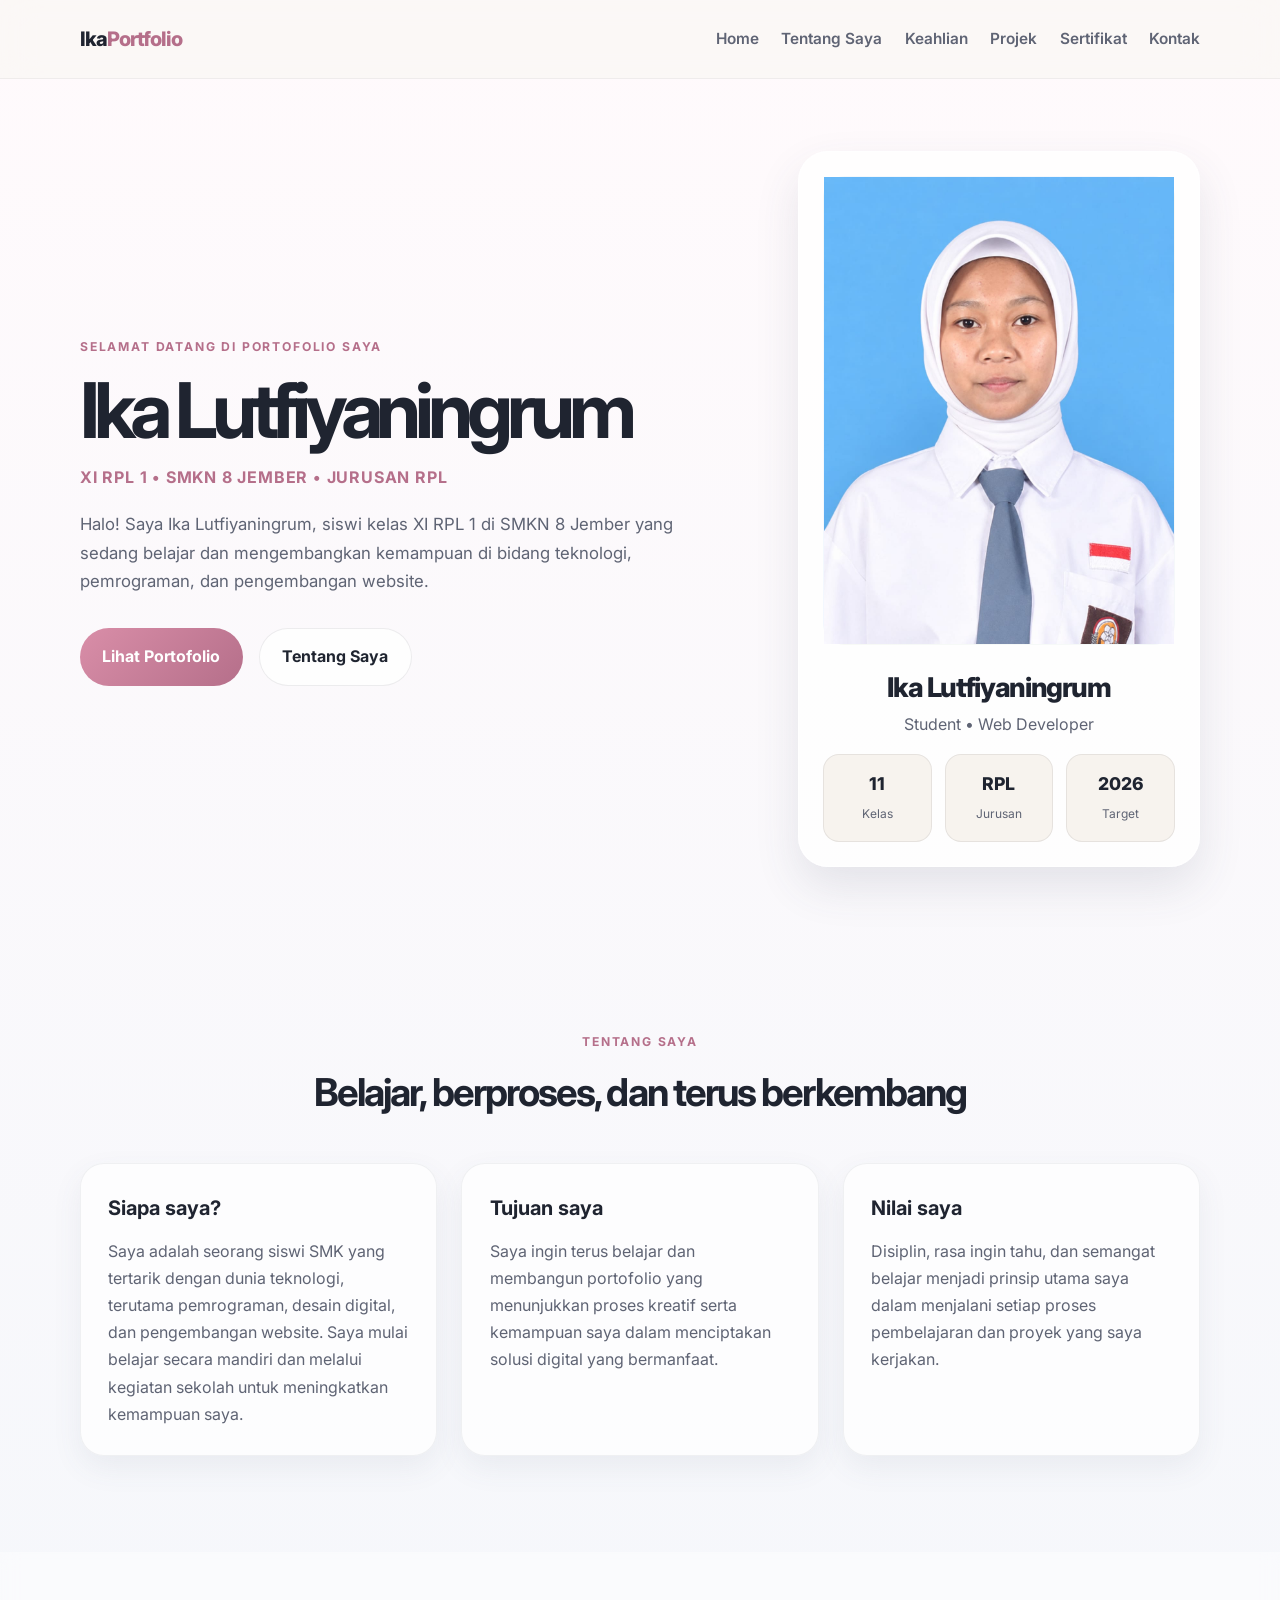
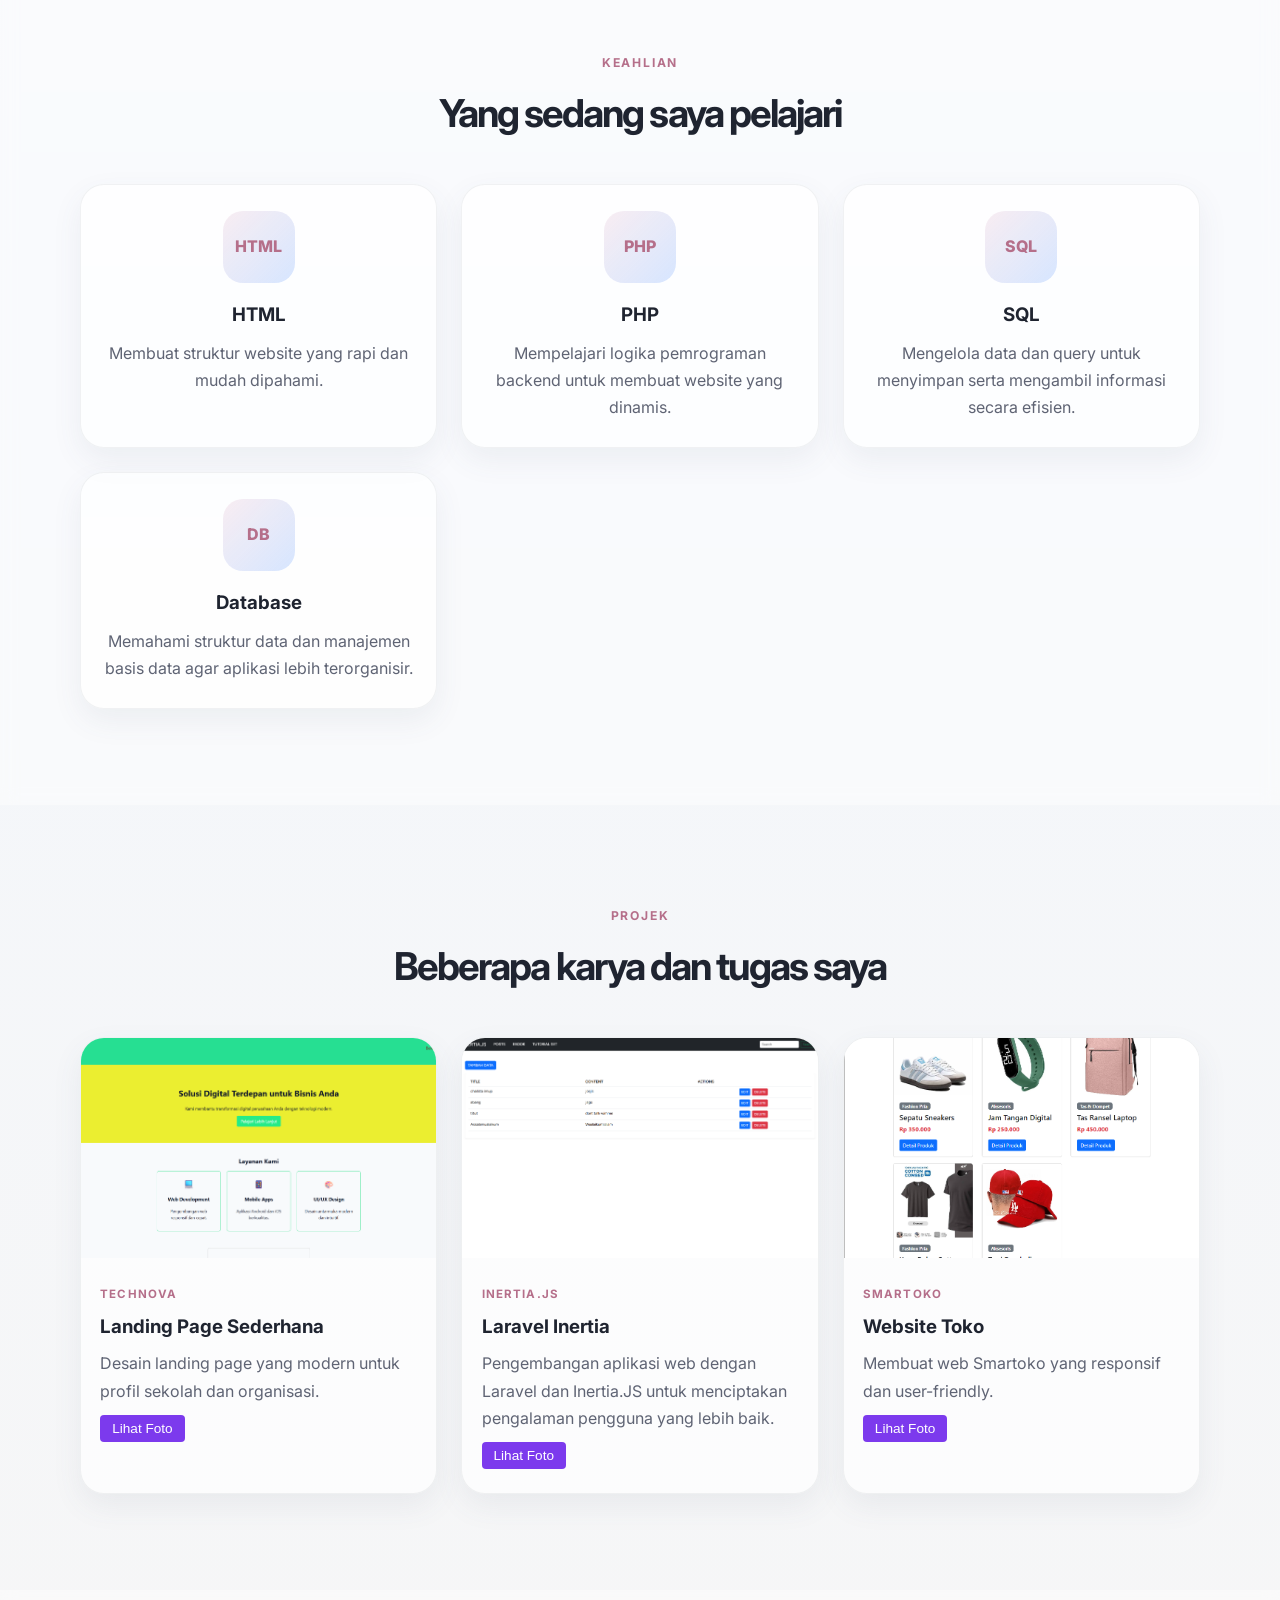
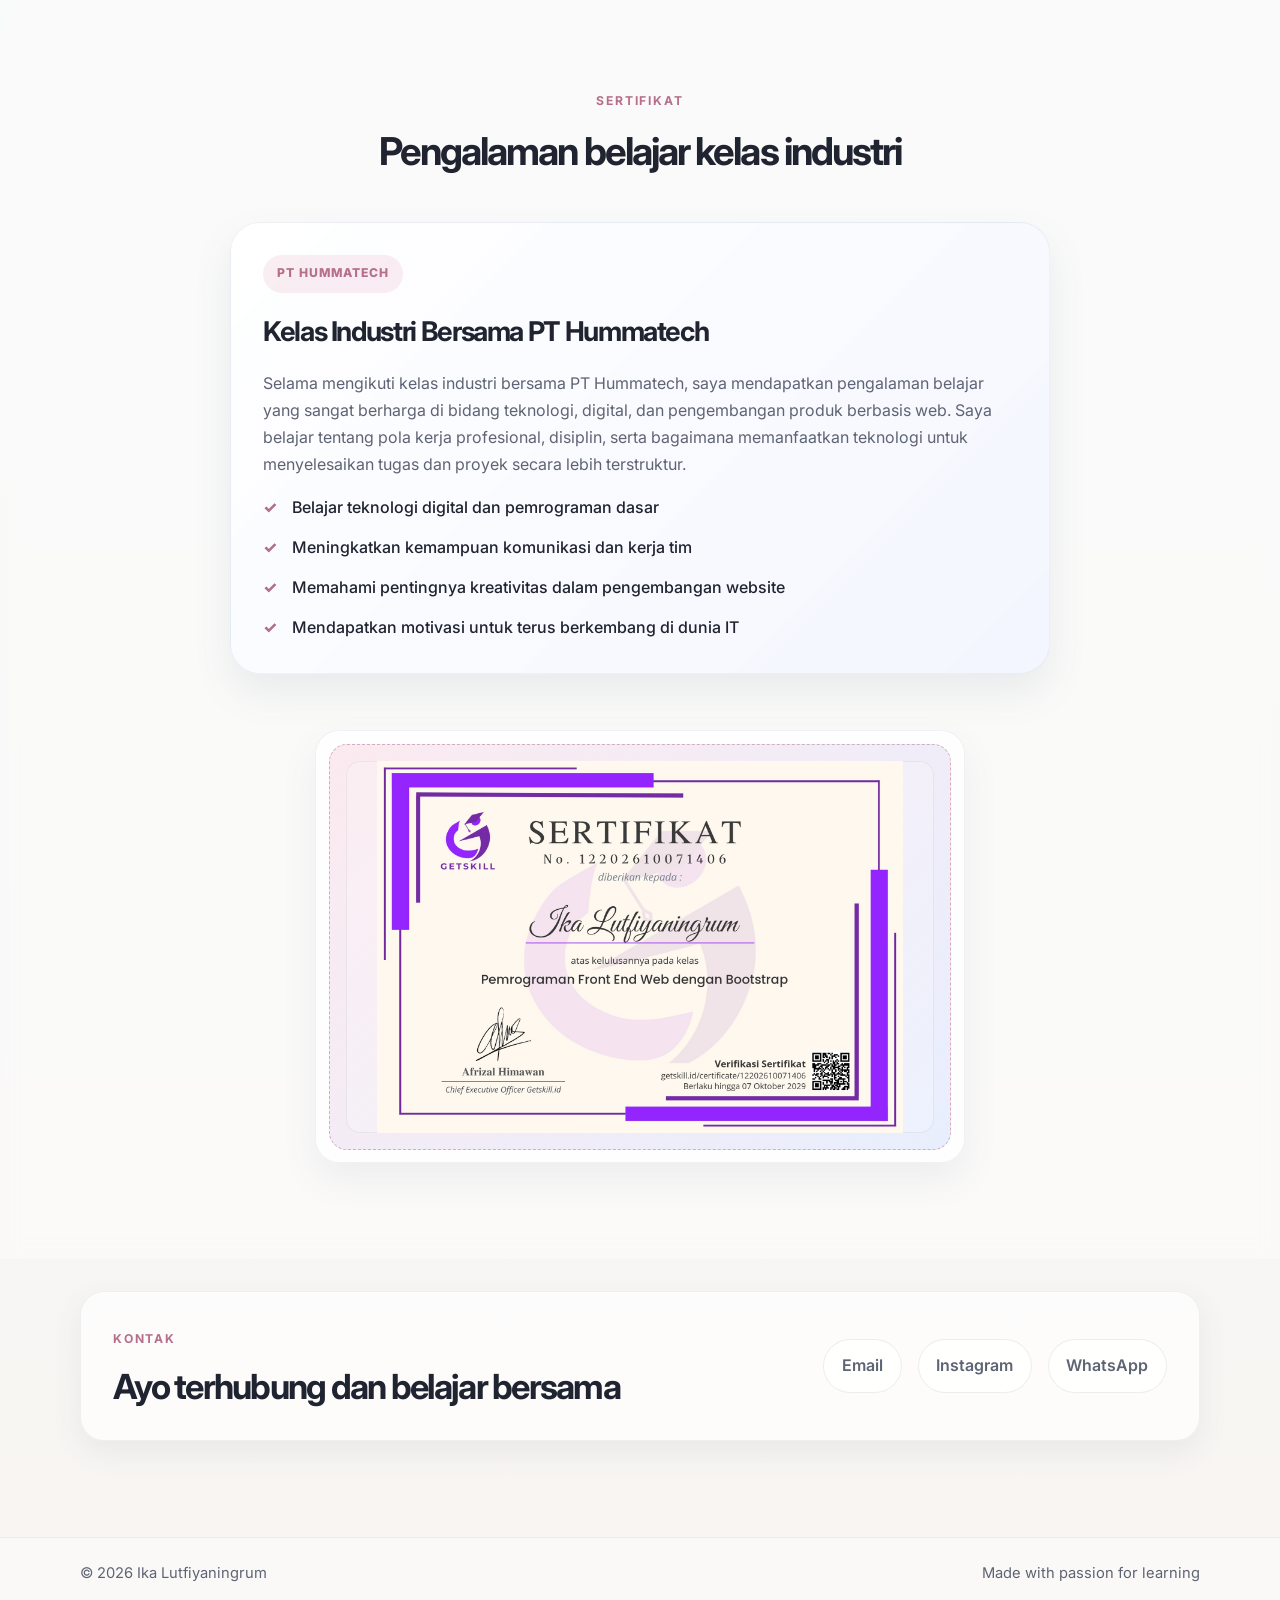
==== commit f3175c9b: "Add files via upload" ====
--- a/index.html
+++ b/index.html
@@ -108,7 +108,6 @@
 
           <div class="hero-card reveal">
             <div class="profile-card">
-              <div class="profile-badge">SMK Digital</div>
               <div class="profile-image">
                 <img src="foto-ika.png" alt="Foto Profil" class="profile-pic">
               </div>
